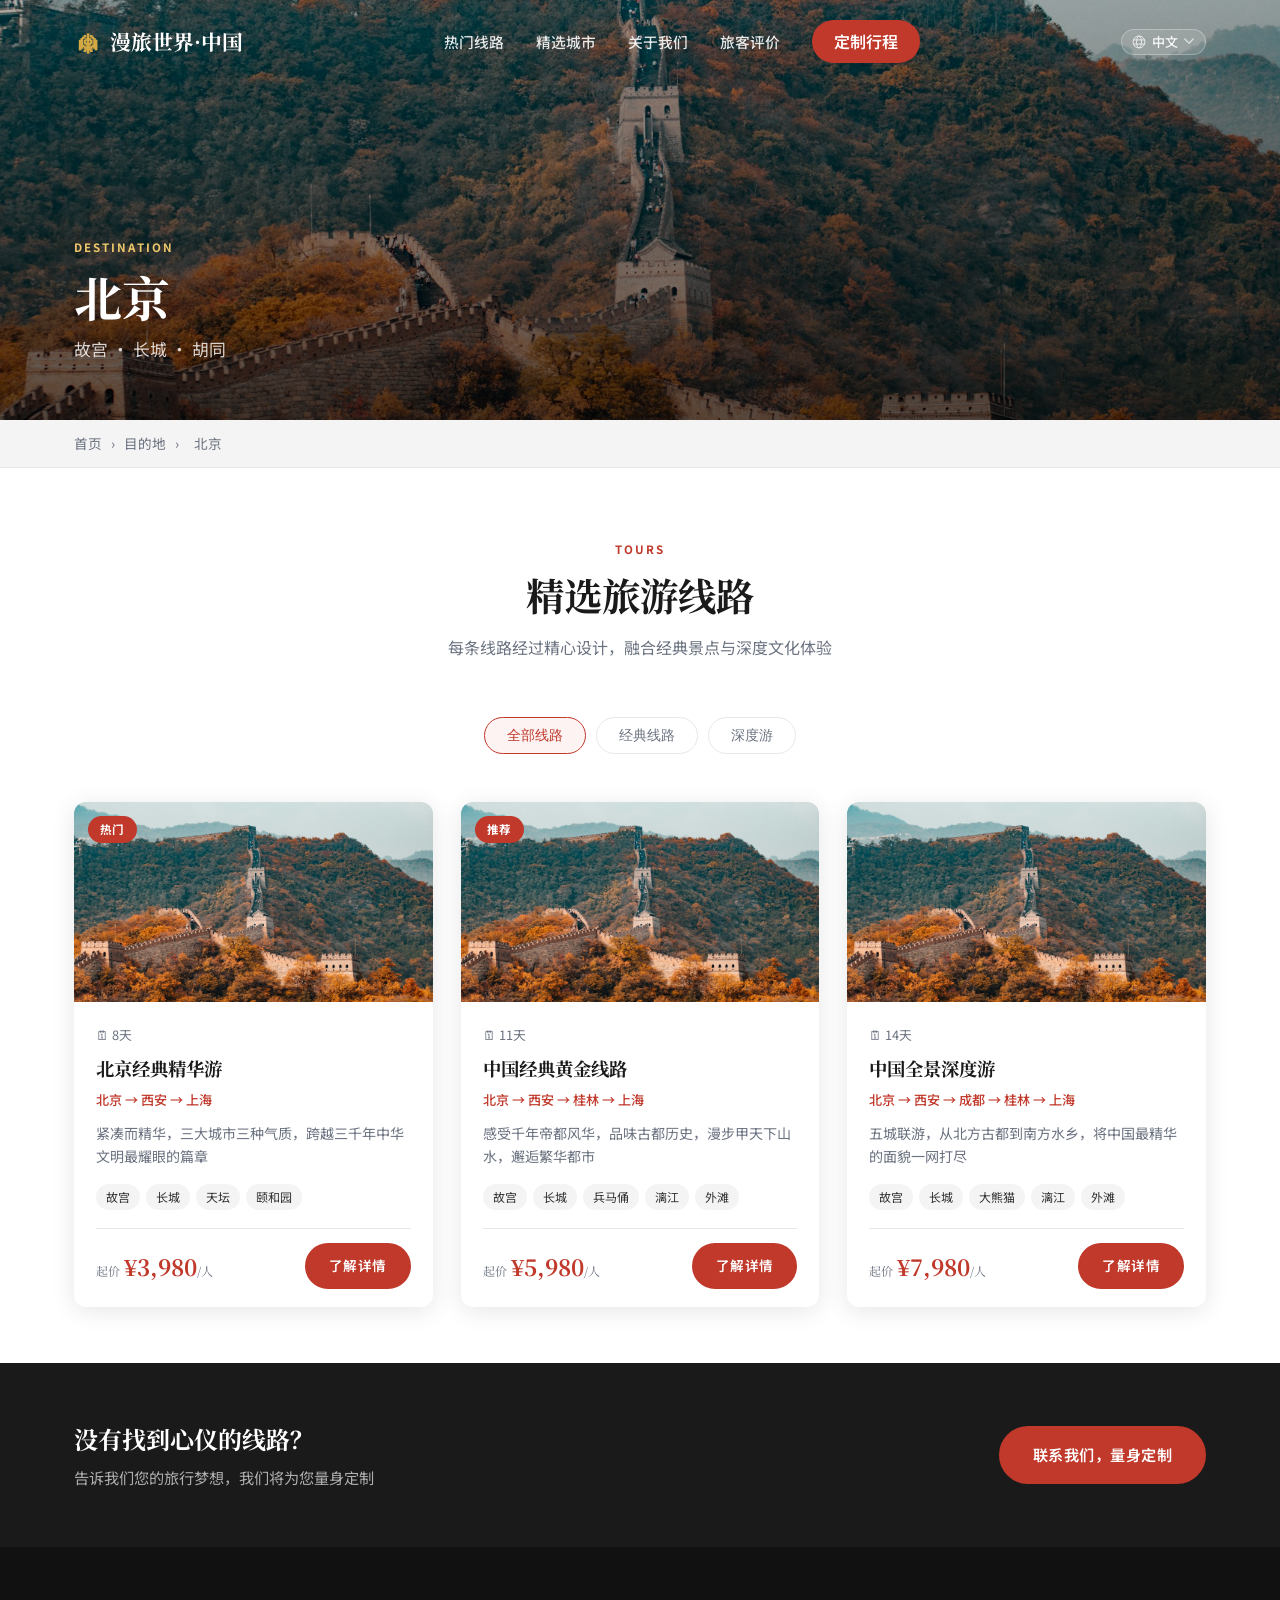
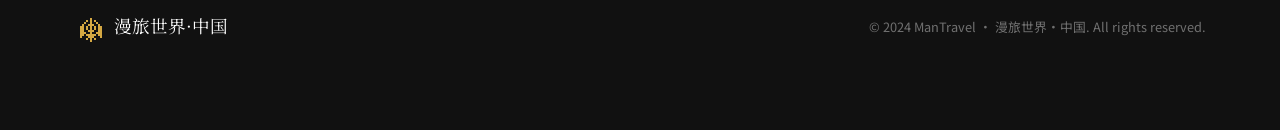
==== city.html @ 266fc83d "add city to tour" ====
<!DOCTYPE html>
<html lang="zh-CN">
<head>
  <meta charset="UTF-8" />
  <meta name="viewport" content="width=device-width, initial-scale=1.0" />
  <title>城市线路 · 漫旅世界·中国</title>
  <link rel="stylesheet" href="css/style.css" />
  <link rel="stylesheet" href="css/city.css" />
  <link rel="preconnect" href="https://fonts.googleapis.com" />
  <link href="https://fonts.googleapis.com/css2?family=Noto+Serif+SC:wght@400;600;700&family=Noto+Sans+SC:wght@300;400;500;700&display=swap" rel="stylesheet" />
</head>
<body>

  <!-- ===== 导航栏 ===== -->
  <header class="navbar scrolled" id="navbar">
    <div class="nav-inner">
      <a href="index.html" class="logo">
        <span class="logo-icon">&#9772;</span>
        <span class="logo-text" data-i18n="logoText">漫旅世界·中国</span>
      </a>
      <nav class="nav-links" id="navLinks">
        <a href="index.html#tours" data-i18n="navTours">热门线路</a>
        <a href="index.html#destinations" data-i18n="navDest">精选城市</a>
        <a href="index.html#about" data-i18n="navAbout">关于我们</a>
        <a href="index.html#reviews" data-i18n="navReviews">旅客评价</a>
        <a href="index.html#contact" class="btn-nav" data-i18n="navContact">定制行程</a>
      </nav>
      <div class="lang-dropdown" id="langSwitcher">
        <button class="lang-current" id="langDropdownBtn" aria-haspopup="listbox" aria-expanded="false">
          <svg class="lang-globe-icon" viewBox="0 0 20 20" fill="none" xmlns="http://www.w3.org/2000/svg">
            <circle cx="10" cy="10" r="8.5" stroke="currentColor" stroke-width="1.4"/>
            <ellipse cx="10" cy="10" rx="3.5" ry="8.5" stroke="currentColor" stroke-width="1.4"/>
            <line x1="1.5" y1="7" x2="18.5" y2="7" stroke="currentColor" stroke-width="1.4"/>
            <line x1="1.5" y1="13" x2="18.5" y2="13" stroke="currentColor" stroke-width="1.4"/>
          </svg>
          <span id="langLabel">中文</span>
          <svg class="lang-chevron" viewBox="0 0 12 8" fill="none">
            <path d="M1 1l5 5 5-5" stroke="currentColor" stroke-width="1.6" stroke-linecap="round" stroke-linejoin="round"/>
          </svg>
        </button>
        <ul class="lang-options" id="langOptions" role="listbox">
          <li class="lang-option active" data-lang="zh" role="option">中文</li>
          <li class="lang-option" data-lang="en" role="option">English</li>
          <li class="lang-option" data-lang="es" role="option">Español</li>
        </ul>
      </div>
      <button class="nav-toggle" id="navToggle" aria-label="菜单">
        <span></span><span></span><span></span>
      </button>
    </div>
  </header>

  <!-- ===== 城市 Hero ===== -->
  <section class="city-hero" id="cityHero">
    <div class="city-hero-overlay"></div>
    <div class="city-hero-content">
      <p class="city-hero-tag" id="cityTag">DESTINATION</p>
      <h1 class="city-hero-title" id="cityName">城市名称</h1>
      <p class="city-hero-sub" id="citySub">城市简介</p>
    </div>
  </section>

  <!-- ===== 面包屑 ===== -->
  <div class="city-breadcrumb">
    <div class="container">
      <a href="index.html">首页</a>
      <span>›</span>
      <a href="index.html#destinations">目的地</a>
      <span>›</span>
      <span id="breadcrumbCity">城市</span>
    </div>
  </div>

  <!-- ===== 线路列表 ===== -->
  <section class="city-tours">
    <div class="container">
      <div class="section-header">
        <p class="section-tag" id="toursTag">TOURS</p>
        <h2 class="section-title" id="toursTitle">精选旅游线路</h2>
        <p class="section-desc" id="toursDesc">每条线路经过精心设计，融合经典景点与深度文化体验</p>
      </div>

      <!-- 筛选标签 -->
      <div class="city-filters" id="cityFilters"></div>

      <!-- 线路卡片网格 -->
      <div class="city-tours-grid" id="cityToursGrid">
        <div class="city-tour-skeleton"></div>
        <div class="city-tour-skeleton"></div>
        <div class="city-tour-skeleton"></div>
      </div>

      <!-- 无线路提示 -->
      <div class="city-empty" id="cityEmpty" style="display:none;">
        <p>暂无相关线路，请<a href="index.html#contact">联系我们</a>定制专属行程</p>
      </div>
    </div>
  </section>

  <!-- ===== 定制 CTA ===== -->
  <section class="city-cta">
    <div class="container city-cta-inner">
      <div>
        <h3 data-i18n="toursCtaText">没有找到心仪的线路？</h3>
        <p>告诉我们您的旅行梦想，我们将为您量身定制</p>
      </div>
      <a href="index.html#contact" class="btn btn-primary" data-i18n="toursCtaBtn">联系我们，量身定制</a>
    </div>
  </section>

  <!-- ===== Footer ===== -->
  <footer class="footer">
    <div class="container footer-inner">
      <div class="footer-brand">
        <span class="logo-icon">&#9772;</span>
        <span class="logo-text" data-i18n="logoText">漫旅世界·中国</span>
      </div>
      <p class="footer-copy">© 2024 ManTravel · 漫旅世界·中国. All rights reserved.</p>
    </div>
  </footer>

  <script src="js/i18n.js"></script>
  <script src="js/city.js"></script>
</body>
</html>
---- css/style.css ----
/* ================================================
   漫旅中国 ManTravel — Main Stylesheet
   ================================================ */

/* ---- CSS Variables ---- */
:root {
  --red:       #c0392b;
  --red-dark:  #96281b;
  --red-light: #e74c3c;
  --gold:      #d4a843;
  --gold-light:#f0c96b;
  --dark:      #1a1a1a;
  --dark-2:    #2c2c2c;
  --gray:      #6b7280;
  --gray-light:#f4f4f4;
  --white:     #ffffff;
  --text:      #333333;
  --border:    #e5e7eb;
  --shadow:    0 4px 24px rgba(0,0,0,.10);
  --shadow-lg: 0 12px 48px rgba(0,0,0,.18);
  --radius:    12px;
  --radius-lg: 20px;
  --transition: .3s cubic-bezier(.4,0,.2,1);
  --font-serif: 'Noto Serif SC', serif;
  --font-sans:  'Noto Sans SC', sans-serif;
}

/* ---- Reset & Base ---- */
*, *::before, *::after { box-sizing: border-box; margin: 0; padding: 0; }

html { scroll-behavior: smooth; font-size: 16px; }

body {
  font-family: var(--font-sans);
  color: var(--text);
  background: var(--white);
  line-height: 1.7;
  overflow-x: hidden;
}

img { display: block; max-width: 100%; }

a { text-decoration: none; color: inherit; transition: color var(--transition); }

ul { list-style: none; }

/* ---- Container ---- */
.container {
  max-width: 1180px;
  margin: 0 auto;
  padding: 0 24px;
}

/* ---- Buttons ---- */
.btn {
  display: inline-flex;
  align-items: center;
  gap: 6px;
  padding: 14px 32px;
  border-radius: 50px;
  font-size: .95rem;
  font-weight: 600;
  cursor: pointer;
  transition: all var(--transition);
  border: 2px solid transparent;
  letter-spacing: .03em;
}
.btn-primary {
  background: var(--red);
  color: var(--white);
  border-color: var(--red);
}
.btn-primary:hover {
  background: var(--red-dark);
  border-color: var(--red-dark);
  transform: translateY(-2px);
  box-shadow: 0 8px 24px rgba(192,57,43,.35);
}
.btn-outline {
  background: transparent;
  color: var(--white);
  border-color: rgba(255,255,255,.7);
}
.btn-outline:hover {
  background: rgba(255,255,255,.15);
  border-color: var(--white);
}
.btn-sm {
  padding: 9px 22px;
  font-size: .85rem;
  background: var(--red);
  color: var(--white);
  border-color: var(--red);
  border-radius: 50px;
}
.btn-sm:hover {
  background: var(--red-dark);
  border-color: var(--red-dark);
  transform: translateY(-1px);
}
.btn-full { width: 100%; justify-content: center; }

.btn-nav {
  background: var(--red);
  color: var(--white) !important;
  padding: 8px 22px;
  border-radius: 50px;
  font-weight: 600;
}
.btn-nav:hover { background: var(--red-dark); }

/* ---- Section Header ---- */
.section-header {
  text-align: center;
  margin-bottom: 56px;
}
.section-tag {
  font-size: .72rem;
  font-weight: 700;
  letter-spacing: .18em;
  color: var(--red);
  text-transform: uppercase;
  margin-bottom: 10px;
}
.section-title {
  font-family: var(--font-serif);
  font-size: 2.4rem;
  font-weight: 700;
  color: var(--dark);
  line-height: 1.3;
  margin-bottom: 14px;
}
.section-title.left { text-align: left; }
.section-desc {
  font-size: 1rem;
  color: var(--gray);
  max-width: 520px;
  margin: 0 auto;
}

/* ======================================
   NAVBAR
====================================== */
.navbar {
  position: fixed;
  top: 0; left: 0; right: 0;
  z-index: 1000;
  padding: 20px 0;
  transition: all var(--transition);
}
.navbar.scrolled {
  background: rgba(255,255,255,.97);
  backdrop-filter: blur(12px);
  padding: 12px 0;
  box-shadow: 0 2px 20px rgba(0,0,0,.10);
}
.navbar.scrolled .nav-links a:not(.btn-nav) { color: var(--dark); }
.navbar.scrolled .logo { color: var(--dark); }

.nav-inner {
  display: flex;
  align-items: center;
  justify-content: space-between;
  max-width: 1180px;
  margin: 0 auto;
  padding: 0 24px;
}

.logo {
  display: flex;
  align-items: center;
  gap: 10px;
  color: var(--white);
  font-family: var(--font-serif);
  font-size: 1.3rem;
  font-weight: 700;
}
.logo-icon {
  font-size: 1.6rem;
  color: var(--gold);
}
.navbar.scrolled .logo-icon { color: var(--red); }

.nav-links {
  display: flex;
  align-items: center;
  gap: 32px;
}
.nav-links a:not(.btn-nav) {
  color: rgba(255,255,255,.88);
  font-size: .92rem;
  font-weight: 500;
  position: relative;
}
.nav-links a:not(.btn-nav)::after {
  content: '';
  position: absolute;
  bottom: -3px; left: 0;
  width: 0; height: 2px;
  background: var(--gold);
  transition: width var(--transition);
}
.nav-links a:not(.btn-nav):hover::after { width: 100%; }

.nav-toggle {
  display: none;
  flex-direction: column;
  gap: 5px;
  background: none;
  border: none;
  cursor: pointer;
  padding: 4px;
}
.nav-toggle span {
  display: block;
  width: 26px; height: 2px;
  background: var(--white);
  border-radius: 2px;
  transition: all var(--transition);
}
.navbar.scrolled .nav-toggle span { background: var(--dark); }

/* ---- Language Dropdown ---- */
.lang-dropdown {
  position: relative;
  flex-shrink: 0;
}
.lang-current {
  display: flex;
  align-items: center;
  gap: 6px;
  background: rgba(255,255,255,.12);
  border: 1px solid rgba(255,255,255,.28);
  color: rgba(255,255,255,.92);
  border-radius: 20px;
  padding: 5px 11px 5px 10px;
  font-size: .82rem;
  font-weight: 500;
  font-family: var(--font-sans);
  cursor: pointer;
  transition: all var(--transition);
  white-space: nowrap;
  line-height: 1;
}
.lang-current:hover {
  background: rgba(255,255,255,.22);
  border-color: rgba(255,255,255,.5);
}
.lang-globe-icon {
  width: 14px; height: 14px;
  flex-shrink: 0;
  opacity: .85;
}
.lang-chevron {
  width: 10px; height: 7px;
  flex-shrink: 0;
  opacity: .7;
  transition: transform var(--transition);
}
.lang-dropdown.open .lang-chevron {
  transform: rotate(180deg);
}
.navbar.scrolled .lang-current {
  background: rgba(0,0,0,.06);
  border-color: rgba(0,0,0,.15);
  color: var(--dark);
}
.navbar.scrolled .lang-current:hover {
  background: rgba(0,0,0,.11);
  border-color: rgba(0,0,0,.28);
}
.lang-options {
  position: absolute;
  top: calc(100% + 8px);
  right: 0;
  background: var(--white);
  border-radius: 10px;
  box-shadow: 0 8px 32px rgba(0,0,0,.14), 0 2px 8px rgba(0,0,0,.08);
  overflow: hidden;
  list-style: none;
  min-width: 116px;
  opacity: 0;
  transform: translateY(-6px) scale(.97);
  pointer-events: none;
  transition: opacity .2s ease, transform .2s ease;
  z-index: 200;
}
.lang-dropdown.open .lang-options {
  opacity: 1;
  transform: translateY(0) scale(1);
  pointer-events: auto;
}
.lang-option {
  display: flex;
  align-items: center;
  padding: 10px 16px;
  font-size: .84rem;
  font-family: var(--font-sans);
  font-weight: 400;
  color: var(--dark-2);
  cursor: pointer;
  transition: background var(--transition), color var(--transition);
}
.lang-option:hover {
  background: var(--gray-light);
  color: var(--red);
}
.lang-option.active {
  font-weight: 600;
  color: var(--red);
  background: rgba(192,57,43,.06);
}
.lang-option.active::after {
  content: '';
  display: block;
  width: 6px; height: 6px;
  border-radius: 50%;
  background: var(--red);
  margin-left: auto;
  flex-shrink: 0;
}

/* ======================================
   HERO
====================================== */
.hero {
  position: relative;
  height: 100vh;
  min-height: 640px;
  display: flex;
  align-items: center;
  justify-content: center;
  overflow: hidden;
}

.hero-bg {
  position: absolute;
  inset: 0;
}

.hero-slides { position: absolute; inset: 0; }
.slide {
  position: absolute;
  inset: 0;
  background-size: cover;
  background-position: center;
  opacity: 0;
  transition: opacity 1.2s ease;
}
.slide.active { opacity: 1; }

/* Hero background images — using gradient placeholders for variety */
.slide-1 {
  background-image:
    linear-gradient(135deg, rgba(139,0,0,.65) 0%, rgba(26,26,26,.55) 50%, rgba(0,60,60,.6) 100%),
    url('../images/beijing.jpg');
}
.slide-2 {
  background-image:
    linear-gradient(135deg, rgba(26,26,26,.6) 0%, rgba(100,0,0,.5) 100%),
    url('../images/tibet.jpg');
}
.slide-3 {
  background-image:
    linear-gradient(135deg, rgba(0,40,80,.65) 0%, rgba(26,26,26,.55) 100%),
    url('../images/guilin.jpg');
}

.hero-overlay {
  position: absolute;
  inset: 0;
  background: linear-gradient(
    to bottom,
    rgba(0,0,0,.15) 0%,
    rgba(0,0,0,.4) 60%,
    rgba(0,0,0,.7) 100%
  );
}

.hero-content {
  position: relative;
  z-index: 2;
  text-align: center;
  color: var(--white);
  max-width: 780px;
  padding: 0 24px;
}
.hero-sub {
  font-size: .85rem;
  font-weight: 600;
  letter-spacing: .25em;
  text-transform: uppercase;
  color: var(--gold-light);
  margin-bottom: 20px;
}
.hero-title {
  font-family: var(--font-serif);
  font-size: clamp(2.4rem, 6vw, 4.2rem);
  font-weight: 700;
  line-height: 1.2;
  margin-bottom: 22px;
  text-shadow: 0 2px 20px rgba(0,0,0,.3);
}
.hero-desc {
  font-size: 1.05rem;
  color: rgba(255,255,255,.85);
  margin-bottom: 40px;
  line-height: 1.9;
}
.hero-actions {
  display: flex;
  gap: 16px;
  justify-content: center;
  flex-wrap: wrap;
}

.hero-scroll-hint {
  position: absolute;
  bottom: 36px;
  left: 50%;
  transform: translateX(-50%);
  color: rgba(255,255,255,.6);
  font-size: .75rem;
  letter-spacing: .1em;
  text-align: center;
  z-index: 2;
}
.scroll-arrow {
  width: 20px; height: 20px;
  border-right: 2px solid rgba(255,255,255,.5);
  border-bottom: 2px solid rgba(255,255,255,.5);
  transform: rotate(45deg);
  margin: 8px auto 0;
  animation: bounce 1.6s infinite;
}
@keyframes bounce {
  0%, 100% { transform: rotate(45deg) translateY(0); }
  50%       { transform: rotate(45deg) translateY(5px); }
}

/* ======================================
   STATS
====================================== */
.stats {
  background: var(--dark);
  padding: 30px 0;
}
.stats .container {
  display: grid;
  grid-template-columns: repeat(4, 1fr);
  gap: 40px;
  text-align: center;
}
.stat-item p {
  color: rgba(255,255,255,.55);
  font-size: .85rem;
  margin-top: 4px;
  letter-spacing: .05em;
}
.stat-num {
  font-family: var(--font-serif);
  font-size: 3rem;
  font-weight: 700;
  color: var(--gold);
}
.stat-unit {
  font-size: 1.4rem;
  font-weight: 700;
  color: var(--gold);
}

/* ======================================
   TOURS
====================================== */
.tours {
  padding: 20px 0;
  background: var(--gray-light);
}
.tours-grid {
  display: grid;
  grid-template-columns: repeat(3, 1fr);
  gap: 28px;
}

.tour-skeleton {
  background: #f0f0f0;
  border-radius: var(--radius-lg);
  min-height: 400px;
  animation: skeleton-pulse 1.4s ease-in-out infinite;
}
@keyframes skeleton-pulse {
  0%, 100% { opacity: 1; }
  50% { opacity: 0.5; }
}

.tour-card {
  background: var(--white);
  border-radius: var(--radius-lg);
  overflow: hidden;
  box-shadow: var(--shadow);
  transition: all var(--transition);
  display: flex;
  flex-direction: column;
}
.tour-card:hover {
  transform: translateY(-6px);
  box-shadow: var(--shadow-lg);
}
.tour-card.featured {
  grid-column: 1 / -1;
  flex-direction: row;
}
.tour-card.featured .tour-img-wrap {
  flex: 0 0 46%;
  display: flex;
  flex-direction: column;
}
.tour-card.featured .tour-img {
  flex: 0 0 46%;
  height: auto;
  min-height: 340px;
}
.tour-card.featured .tour-img-title {
  font-size: 1.8rem;
}
.tour-card.featured .tour-img-route {
  font-size: 1.1rem;
}
.tour-card.featured .tour-info { flex: 1; }

.tour-img {
  position: relative;
  height: 220px;
  background-size: cover;
  background-position: center;
  overflow: hidden;
}
.tour-img::after {
  content: '';
  position: absolute;
  inset: 0;
  background: linear-gradient(to top, rgba(0,0,0,.5) 0%, transparent 60%);
}

/* Tour image overlay content */
.tour-img-overlay {
  position: absolute;
  bottom: 0;
  left: 0;
  right: 0;
  padding: 20px;
  z-index: 5;
  color: var(--white);
  text-shadow: 0 2px 4px rgba(0,0,0,0.7);
}

.tour-img-title {
  font-size: 1.3rem;
  font-weight: 600;
  margin: 0 0 6px 0;
  line-height: 1.3;
  letter-spacing: 0.5px;
  font-family: var(--font-serif);
}

.tour-img-route {
  font-size: 0.9rem;
  opacity: 0.95;
  margin: 0;
  font-weight: 400;
  color: var(--gold-light);
}

/* Tour image backgrounds */
.tour-img-1 {
  background-image: url('../images/beijing.jpg');
}
.tour-img-2 {
  background-image: url('../images/guilin.jpg');
}
.tour-img-3 {
  background-image: url('../images/tibet.jpg');
}
.tour-img-4 {
  background-image: url('../images/chengdu.jpg');
}
.tour-img-5 {
  background-image: url('../images/zhangjiajie.jpg');
}
.tour-img-6 {
  background-image: url('../images/xian.jpg');
}

/* Tour image clickable link overlay */
.tour-img-link {
  position: absolute;
  top: 0;
  left: 0;
  right: 0;
  bottom: 0;
  z-index: 10;
  display: block;
}

/* Tour image wrapper link */
.tour-img-wrap {
  display: block;
  position: relative;
  width: 100%;
  /* height: 100%; */
}
.tour-img-wrap:hover {
  outline: none;
}
.tour-img-wrap:focus {
  outline: 2px solid var(--primary);
  outline-offset: 2px;
}

.tour-badge {
  position: absolute;
  top: 16px; left: 16px;
  z-index: 2;
  background: var(--red);
  color: var(--white);
  font-size: .72rem;
  font-weight: 700;
  padding: 4px 12px;
  border-radius: 50px;
  letter-spacing: .05em;
}
.tour-badge-new { background: var(--gold); color: var(--dark); }

.tour-days {
  position: absolute;
  bottom: 14px; right: 16px;
  z-index: 2;
  color: var(--white);
  font-family: var(--font-serif);
  font-size: 1.5rem;
  font-weight: 700;
  text-shadow: 0 2px 8px rgba(0,0,0,.4);
}

.tour-info { padding: 24px 26px; flex: 1; display: flex; flex-direction: column; }
.tour-info h3 {
  font-family: var(--font-serif);
  font-size: 1.25rem;
  font-weight: 700;
  color: var(--dark);
  margin-bottom: 6px;
}
.tour-route {
  font-size: .82rem;
  color: var(--red);
  font-weight: 600;
  letter-spacing: .04em;
  margin-bottom: 10px;
}
.tour-desc {
  font-size: .9rem;
  color: var(--gray);
  line-height: 1.7;
  margin-bottom: 14px;
}
.tour-highlights {
  display: flex;
  flex-direction: column;
  gap: 5px;
  margin-bottom: 20px;
}
.tour-highlights li {
  font-size: .82rem;
  color: var(--gray);
  padding-left: 18px;
  position: relative;
}
.tour-highlights li::before {
  content: '·';
  position: absolute;
  left: 2px;
  top: 0;
  color: var(--gold);
  font-size: 1.4rem;
  line-height: 1;
}
.tour-footer {
  display: flex;
  align-items: center;
  justify-content: space-between;
  margin-top: auto;
  padding-top: 18px;
  border-top: 1px solid var(--border);
}
.tour-price {
  display: flex;
  align-items: baseline;
  gap: 4px;
}
.price-from { font-size: .72rem; color: var(--gray); }
.price-num {
  font-family: var(--font-serif);
  font-size: 1.4rem;
  font-weight: 700;
  color: var(--red);
}
.price-per { font-size: .75rem; color: var(--gray); }

.tours-cta {
  text-align: center;
  margin-top: 56px;
}
.tours-cta p {
  font-size: 1rem;
  color: var(--gray);
  margin-bottom: 16px;
}

/* ======================================
   DESTINATIONS
====================================== */
.destinations {
  padding: 20px 0;
  background: var(--white);
}
.dest-grid {
  display: grid;
  grid-template-columns: repeat(3, 1fr);
  grid-auto-rows: 280px;
  gap: 16px;
}
.dest-card {
  position: relative;
  border-radius: var(--radius);
  overflow: hidden;
  cursor: pointer;
  background-size: cover;
  background-position: center;
}
.dest-card::before {
  content: '';
  position: absolute;
  inset: 0;
  background: linear-gradient(to top, rgba(0,0,0,.65) 0%, rgba(0,0,0,.1) 50%, transparent 100%);
  transition: background var(--transition);
}
.dest-card:hover::before {
  background: linear-gradient(to top, rgba(0,0,0,.8) 0%, rgba(0,0,0,.3) 60%, rgba(0,0,0,.1) 100%);
}
.dest-large {
  grid-column: 1 / 2;
  grid-row: 1 / 3;
}
.dest-overlay {
  position: absolute;
  bottom: 0; left: 0; right: 0;
  padding: 28px 24px;
  color: var(--white);
  transform: translateY(0);
  transition: transform var(--transition);
}
.dest-overlay h3 {
  font-family: var(--font-serif);
  font-size: 1.6rem;
  font-weight: 700;
  margin-bottom: 4px;
}
.dest-overlay p {
  font-size: .82rem;
  opacity: .8;
  margin-bottom: 10px;
}
.dest-explore {
  font-size: .8rem;
  font-weight: 600;
  color: var(--gold-light);
  opacity: 0;
  transition: opacity var(--transition);
}
.dest-card:hover .dest-explore { opacity: 1; }

/* Destination backgrounds */
.dest-beijing  { background-image: url('../images/beijing.jpg'); }
.dest-shanghai { background-image: url('../images/shanghai.jpg'); }
.dest-guilin   { background-image: url('../images/guilin.jpg'); }
.dest-chengdu  { background-image: url('../images/chengdu.jpg'); }
.dest-zhangjiajie { background-image: url('../images/zhangjiajie.jpg'); }
.dest-lhasa    { background-image: url('../images/tibet.jpg'); }
.dest-xian    { background-image: url('../images/xian.jpg'); }

/* Destination skeleton */
.dest-skeleton {
  background: #f0f0f0;
  border-radius: var(--radius);
  animation: skeleton-pulse 1.4s ease-in-out infinite;
}
.dest-skeleton-large {
  grid-column: 1 / 2;
  grid-row: 1 / 3;
}

/* Hidden extra cards (shown after "查看所有" click) */
.dest-card-hidden {
  display: none !important;
}

/* "查看所有" CTA */
.dest-cta {
  margin-top: 40px;
  text-align: center;
}
.dest-cta .btn-outline {
  color: var(--red);
  border-color: var(--red);
}
.dest-cta .btn-outline:hover {
  background: var(--red);
  color: var(--white);
  border-color: var(--red);
}

/* ======================================
   ABOUT
====================================== */
.about {
  padding: 20px 0;
  background: var(--gray-light);
}
.about-inner {
  display: grid;
  grid-template-columns: 1fr 1fr;
  gap: 80px;
  align-items: center;
}
.about-img-wrap {
  position: relative;
  height: 520px;
}
.about-img-main,
.about-img-sub {
  position: absolute;
  border-radius: var(--radius-lg);
  background-size: cover;
  background-position: center;
  box-shadow: var(--shadow-lg);
}
.about-img-main {
  width: 88%;
  height: 88%;
  top: 0; left: 0;
}
.about-img-sub {
  width: 60%;
  height: 60%;
  bottom: 0; right: 0;
  border: 4px solid var(--white);
}
.about-img-bg-1 {
  background-image: url('../images/tibet.jpg');
}
.about-img-bg-2 {
  background-image: url('../images/silkroad.jpg');
}
.about-badge-box {
  position: absolute;
  top: 50%; left: -20px;
  transform: translateY(-50%);
  background: var(--red);
  color: var(--white);
  border-radius: var(--radius);
  padding: 18px 22px;
  text-align: center;
  box-shadow: var(--shadow);
}
.about-badge-num {
  display: block;
  font-family: var(--font-serif);
  font-size: 2.4rem;
  font-weight: 700;
  color: var(--gold-light);
  line-height: 1;
}
.about-badge-txt {
  font-size: .75rem;
  line-height: 1.5;
  opacity: .9;
}

.about-intro {
  color: var(--gray);
  line-height: 1.9;
  margin-bottom: 16px;
}
.about-list {
  margin: 20px 0 32px;
  display: flex;
  flex-direction: column;
  gap: 11px;
}
.about-list li {
  font-size: .92rem;
  color: var(--text);
  display: flex;
  align-items: flex-start;
  gap: 10px;
}
.check {
  flex-shrink: 0;
  width: 20px; height: 20px;
  background: var(--red);
  color: var(--white);
  border-radius: 50%;
  display: flex;
  align-items: center;
  justify-content: center;
  font-size: .65rem;
  font-weight: 700;
  margin-top: 2px;
}

/* ======================================
   PHOTO WALL
====================================== */
.photo-wall {
  padding: 20px 0 0;
  background: #f4f0eb;
  overflow: hidden;
}
.photo-wall .section-tag { color: var(--red); }
.photo-wall .section-title { color: var(--dark); }

.pw-scatter {
  position: relative;
  height: 420px;
  margin: 40px 0 0;
}

.pw-photo {
  position: absolute;
  background-size: cover;
  background-position: center;
  border: 4px solid #fff;
  border-bottom-width: 28px;
  box-shadow: 2px 4px 14px rgba(0,0,0,.18), 0 1px 3px rgba(0,0,0,.1);
  border-radius: 1px;
  cursor: pointer;
  transition: transform .4s cubic-bezier(.18,.89,.32,1.28), box-shadow .3s ease;
  will-change: transform;
}
.pw-photo:hover {
  transform: rotate(0deg) scale(1.5) !important;
  box-shadow: 4px 12px 48px rgba(0,0,0,.32);
  z-index: 100 !important;
}

/* 三种尺寸 */
.pw-sm { width: 175px; height: 131px; }
.pw-md { width: 205px; height: 154px; }
.pw-lg { width: 235px; height: 176px; }

/* 图片名称：绝对定位进入下边框区域 */
.pw-caption {
  position: absolute;
  bottom: -21px;
  left: 0; right: 0;
  text-align: center;
  font-size: 0.68rem;
  color: #666;
  letter-spacing: 0.05em;
  pointer-events: none;
}

/* 落叶散落：位置、旋转、层级全部由 JS 动态生成 inline style */

/* ======================================
   REVIEWS
====================================== */
.reviews {
  padding: 12px 0;
  background: var(--dark);
  overflow: hidden;
}
.reviews .section-tag { color: var(--gold); }
.reviews .section-title { color: var(--white); }
.reviews .section-desc { color: rgba(255,255,255,.5); }

.reviews-slider {
  overflow: hidden;
  margin: 0 -12px;
  padding: 0 12px;
}
.reviews-track {
  display: flex;
  gap: 24px;
  transition: transform .5s cubic-bezier(.4,0,.2,1);
}

.review-card {
  flex: 0 0 calc(33.333% - 16px);
  position: relative;
  background: rgba(255,255,255,.06);
  border: 1px solid rgba(255,255,255,.1);
  border-radius: var(--radius-lg);
  padding: 20px 18px;
  cursor: pointer;
  transition: all var(--transition);
}
.review-card:hover {
  background: rgba(255,255,255,.1);
  border-color: rgba(212,168,67,.4);
}

/* 国旗磨玻璃效果 */
.review-card.has-flag {
  overflow: hidden;
  background: transparent;
  border-color: rgba(255,255,255,.18);
}
.review-card.has-flag::before {
  content: '';
  position: absolute;
  inset: -10px;
  background-image: var(--flag-url);
  background-size: cover;
  background-position: center;
  filter: blur(14px) brightness(0.75);
  z-index: 0;
}
.review-card.has-flag::after {
  content: '';
  position: absolute;
  inset: 0;
  background: rgba(8, 12, 28, 0.38);
  z-index: 1;
}
.review-card.has-flag .review-stars,
.review-card.has-flag .review-text,
.review-card.has-flag .review-author {
  position: relative;
  z-index: 2;
}
.review-card.has-flag:hover {
  border-color: rgba(212,168,67,.55);
  background: transparent;
}
.review-card.has-flag:hover::before {
  filter: blur(7px) brightness(0.75);
}

.review-skeleton {
  flex: 0 0 calc(33.333% - 16px);
  height: 220px;
  background: rgba(255,255,255,.08);
  border-radius: var(--radius-lg);
  animation: skeleton-pulse 1.4s ease-in-out infinite;
}

.review-stars {
  color: var(--gold);
  font-size: .9rem;
  letter-spacing: 1px;
  margin-bottom: 8px;
}
.review-text {
  font-size: .88rem;
  color: rgba(255,255,255,.75);
  line-height: 1.6;
  margin-bottom: 10px;
  font-style: italic;
  display: -webkit-box;
  -webkit-line-clamp: 3;
  -webkit-box-orient: vertical;
  overflow: hidden;
}
.review-modal-overlay {
  display: none;
  position: fixed;
  inset: 0;
  background: rgba(0,0,0,.6);
  z-index: 9999;
  align-items: center;
  justify-content: center;
  padding: 24px;
}
.review-modal-overlay.active { display: flex; }
.review-modal {
  background: var(--dark-2);
  border: 1px solid rgba(255,255,255,.15);
  border-radius: var(--radius-lg);
  padding: 28px 24px;
  max-width: 480px;
  width: 100%;
  max-height: 80vh;
  overflow-y: auto;
  position: relative;
}
.review-modal .review-text {
  display: block;
  -webkit-line-clamp: unset;
  overflow: visible;
  margin-bottom: 16px;
}
.review-author {
  display: flex;
  align-items: center;
  gap: 10px;
}
.review-avatar {
  width: 36px; height: 36px;
  border-radius: 50%;
  background: var(--red);
  display: flex;
  align-items: center;
  justify-content: center;
  color: var(--white);
  font-family: var(--font-serif);
  font-size: .95rem;
  font-weight: 700;
  flex-shrink: 0;
}
.review-author strong { display: block; color: var(--white); font-size: .88rem; }
.review-author span { font-size: .75rem; color: rgba(255,255,255,.45); margin-top: 1px; display: block; }

.reviews-nav {
  display: flex;
  align-items: center;
  justify-content: center;
  gap: 16px;
  margin-top: 20px;
}
.rev-btn {
  width: 44px; height: 44px;
  border-radius: 50%;
  background: rgba(255,255,255,.1);
  border: 1px solid rgba(255,255,255,.2);
  color: var(--white);
  font-size: 1.1rem;
  cursor: pointer;
  display: flex;
  align-items: center;
  justify-content: center;
  transition: all var(--transition);
}
.rev-btn:hover { background: var(--red); border-color: var(--red); }

.rev-dots {
  display: flex;
  gap: 8px;
}
.rev-dot {
  width: 8px; height: 8px;
  border-radius: 50%;
  background: rgba(255,255,255,.25);
  cursor: pointer;
  transition: all var(--transition);
  border: none;
}
.rev-dot.active {
  background: var(--gold);
  width: 24px;
  border-radius: 4px;
}

/* ======================================
   CONTACT
====================================== */
.contact {
  padding: 20px 0;
  background: var(--white);
}
.contact-inner {
  display: grid;
  grid-template-columns: 1fr 1fr;
  gap: 80px;
  align-items: start;
}
.contact-desc {
  color: var(--gray);
  line-height: 1.85;
  margin-bottom: 12px;
}
.contact-items {
  display: flex;
  flex-direction: column;
  gap: 18px;
  margin-bottom: 32px;
}
.contact-item {
  display: flex;
  align-items: flex-start;
  gap: 16px;
}
.contact-icon {
  width: 40px; height: 40px;
  background: var(--red);
  color: var(--white);
  border-radius: 10px;
  display: flex;
  align-items: center;
  justify-content: center;
  font-size: 1rem;
  flex-shrink: 0;
}
.contact-item strong { display: block; font-size: .92rem; color: var(--dark); margin-bottom: 2px; }
.contact-item p { font-size: .88rem; color: var(--gray); }
.contact-qr { margin-top: 12px; text-align: center; }
.contact-qr-img { display: block; margin: 0 auto; width: 340px; height: 340px; object-fit: cover; border-radius: 8px; border: 1px solid rgba(0,0,0,.1); }
.contact-qr-tip { font-size: .82rem; color: var(--gray); margin-top: 8px; }

.social-links {
  display: flex;
  gap: 12px;
  flex-wrap: wrap;
}
.social-link {
  display: inline-flex;
  align-items: center;
  gap: 6px;
  padding: 8px 18px;
  border: 1px solid var(--border);
  border-radius: 50px;
  font-size: .82rem;
  color: var(--gray);
  transition: all var(--transition);
}
.social-link:hover {
  border-color: var(--red);
  color: var(--red);
  background: rgba(192,57,43,.05);
}

/* Contact Form */
.contact-form {
  background: var(--gray-light);
  border-radius: var(--radius-lg);
  padding: 40px;
}
.contact-form h3 {
  font-family: var(--font-serif);
  font-size: 1.4rem;
  font-weight: 700;
  color: var(--dark);
  margin-bottom: 28px;
}
.form-row {
  display: grid;
  grid-template-columns: 1fr 1fr;
  gap: 16px;
}
.form-group {
  display: flex;
  flex-direction: column;
  gap: 6px;
  margin-bottom: 16px;
}
.form-group label {
  font-size: .82rem;
  font-weight: 600;
  color: var(--dark);
  letter-spacing: .02em;
}
.form-group input,
.form-group select,
.form-group textarea {
  padding: 12px 16px;
  border: 1.5px solid var(--border);
  border-radius: 10px;
  font-size: .92rem;
  font-family: var(--font-sans);
  color: var(--text);
  background: var(--white);
  transition: border-color var(--transition);
  outline: none;
  width: 100%;
}
.form-group input:focus,
.form-group select:focus,
.form-group textarea:focus {
  border-color: var(--red);
  box-shadow: 0 0 0 3px rgba(192,57,43,.1);
}
.form-group textarea { resize: vertical; }

.form-note {
  font-size: .76rem;
  color: var(--gray);
  text-align: center;
  margin-top: 12px;
}

/* Form success state */
.form-success {
  text-align: center;
  padding: 40px 0;
}
.form-success .success-icon {
  font-size: 3rem;
  margin-bottom: 12px;
}
.form-success h4 {
  font-family: var(--font-serif);
  font-size: 1.3rem;
  color: var(--dark);
  margin-bottom: 8px;
}
.form-success p {
  color: var(--gray);
  font-size: .92rem;
}

/* ======================================
   FOOTER
====================================== */
.footer {
  background: var(--dark-2);
  color: rgba(255,255,255,.7);
}
.footer-inner {
  display: grid;
  grid-template-columns: 2fr 1fr 1fr 2fr;
  gap: 48px;
  padding: 24px 24px 48px;
  max-width: 1180px;
  margin: 0 auto;
}
.footer-brand .logo-icon {
  font-size: 2rem;
  color: var(--gold);
}
.footer-logo-text {
  display: inline-block;
  font-family: var(--font-serif);
  font-size: 1.4rem;
  font-weight: 700;
  color: var(--white);
  margin-left: 10px;
  vertical-align: middle;
}
.footer-brand p {
  margin-top: 12px;
  font-size: .88rem;
  line-height: 1.8;
  color: rgba(255,255,255,.45);
}
.footer-links h4,
.footer-contact h4 {
  font-size: .85rem;
  font-weight: 700;
  color: var(--white);
  text-transform: uppercase;
  letter-spacing: .1em;
  margin-bottom: 18px;
}
.footer-links a {
  display: block;
  font-size: .88rem;
  color: rgba(255,255,255,.5);
  margin-bottom: 10px;
  transition: color var(--transition);
}
.footer-links a:hover { color: var(--gold); }
.footer-contact p {
  font-size: .88rem;
  color: rgba(255,255,255,.5);
  margin-bottom: 8px;
}
.footer-social {
  display: flex;
  gap: 12px;
  margin-top: 16px;
  flex-wrap: wrap;
}
.footer-social a {
  font-size: .78rem;
  color: rgba(255,255,255,.5);
  border: 1px solid rgba(255,255,255,.15);
  padding: 5px 12px;
  border-radius: 50px;
  transition: all var(--transition);
}
.footer-social a:hover {
  color: var(--gold);
  border-color: var(--gold);
}
.footer-bottom {
  border-top: 1px solid rgba(255,255,255,.08);
  text-align: center;
  padding: 20px 24px;
  font-size: .78rem;
  color: rgba(255,255,255,.3);
}

/* ======================================
   BACK TO TOP
====================================== */
.back-to-top {
  position: fixed;
  bottom: 32px; right: 32px;
  width: 46px; height: 46px;
  background: var(--red);
  color: var(--white);
  border: none;
  border-radius: 50%;
  font-size: 1.1rem;
  cursor: pointer;
  box-shadow: var(--shadow);
  opacity: 0;
  pointer-events: none;
  transition: all var(--transition);
  z-index: 999;
}
.back-to-top.visible {
  opacity: 1;
  pointer-events: all;
}
.back-to-top:hover {
  background: var(--red-dark);
  transform: translateY(-3px);
}

/* ======================================
   RESPONSIVE
====================================== */
@media (max-width: 1024px) {
  .tours-grid { grid-template-columns: repeat(2, 1fr); }
  .tour-card.featured { flex-direction: column; }
  .tour-card.featured .tour-img { flex: none; height: 280px; }

  .about-inner { grid-template-columns: 1fr; gap: 56px; }
  .about-img-wrap { height: 400px; }

  .footer-inner { grid-template-columns: 1fr 1fr; gap: 36px; }
}

@media (max-width: 768px) {
  .nav-links {
    position: fixed;
    top: 0; right: -100%;
    width: 280px; height: 100vh;
    background: var(--dark);
    flex-direction: column;
    align-items: flex-start;
    padding: 80px 32px 32px;
    gap: 22px;
    transition: right var(--transition);
    box-shadow: -4px 0 24px rgba(0,0,0,.3);
  }
  .nav-links.open { right: 0; }
  .nav-links a:not(.btn-nav) { color: rgba(255,255,255,.8); font-size: 1rem; }
  .nav-links a:not(.btn-nav)::after { background: var(--gold); }
  .nav-toggle { display: flex; }

  .section-title { font-size: 1.9rem; }

  .stats .container { grid-template-columns: repeat(2, 1fr); gap: 24px; }

  .tours-grid { grid-template-columns: 1fr; }
  .tour-card.featured { grid-column: auto; }

  .dest-grid {
    grid-template-columns: 1fr 1fr;
    grid-auto-rows: 200px;
  }
  .dest-large { grid-column: 1 / 3; grid-row: 1 / 2; }
  .dest-last-odd { grid-column: 1 / 3; }

  .contact-inner { grid-template-columns: 1fr; gap: 24px; }
  .form-row { grid-template-columns: 1fr; }

  .contact-qr-img { width: 180px; height: 180px; }
  .footer-inner { grid-template-columns: 1fr; gap: 16px; padding: 16px 16px 20px; }
  .footer-links { display: flex; flex-wrap: wrap; gap: 6px 20px; }
  .footer-links h4 { width: 100%; margin-bottom: 8px; }
  .footer-brand p { margin-top: 6px; }
  .footer-links h4, .footer-contact h4 { margin-bottom: 8px; }
  .footer-social { margin-top: 8px; }
  .footer-bottom { padding: 12px 16px; }

  .review-card { flex: 0 0 calc(100% - 24px); }
  .review-skeleton { flex: 0 0 calc(100% - 24px); }
}

@media (max-width: 480px) {
  .hero-actions { flex-direction: column; align-items: center; }
  .hero-actions .btn { width: 100%; max-width: 280px; justify-content: center; }
  .contact-form { padding: 28px 20px; }
  .stats .container { grid-template-columns: repeat(2, 1fr); }
  .dest-grid {
    grid-template-columns: 1fr;
    grid-auto-rows: 180px;
  }
  .dest-large { grid-column: auto; grid-row: auto; }

  .section-title { font-size: 1.6rem; }
  .about-img-wrap { height: 300px; }
  .about-badge-box { left: 0; }

  /* photo wall: 手机改为普通流式布局 */
  .pw-scatter {
    height: auto;
    display: flex;
    flex-wrap: wrap;
    justify-content: center;
    gap: 16px;
    padding: 0 16px 24px;
  }
  .pw-photo {
    position: static !important;
    transform: none !important;
    width: calc(50% - 8px) !important;
    height: 120px !important;
  }
  .pw-photo:hover {
    transform: scale(1.04) !important;
  }
}

/* ======================================
   SCROLL ANIMATIONS
====================================== */
.reveal {
  opacity: 0;
  transform: translateY(32px);
  transition: opacity .6s ease, transform .6s ease;
}
.reveal.visible {
  opacity: 1;
  transform: translateY(0);
}
.reveal-delay-1 { transition-delay: .1s; }
.reveal-delay-2 { transition-delay: .2s; }
.reveal-delay-3 { transition-delay: .3s; }
.reveal-delay-4 { transition-delay: .4s; }
---- css/city.css ----
/* ================================================
   城市线路页 city.css
   ================================================ */

/* ---- City Hero ---- */
.city-hero {
  position: relative;
  height: 420px;
  background: var(--dark) center/cover no-repeat;
  display: flex;
  align-items: flex-end;
  padding-bottom: 56px;
}
.city-hero-overlay {
  position: absolute;
  inset: 0;
  background: linear-gradient(to bottom, rgba(0,0,0,.25) 0%, rgba(0,0,0,.65) 100%);
}
.city-hero-content {
  position: relative;
  z-index: 1;
  max-width: 1180px;
  margin: 0 auto;
  padding: 0 24px;
  width: 100%;
}
.city-hero-tag {
  font-size: .72rem;
  font-weight: 700;
  letter-spacing: .18em;
  color: var(--gold-light);
  text-transform: uppercase;
  margin-bottom: 10px;
}
.city-hero-title {
  font-family: var(--font-serif);
  font-size: 3rem;
  font-weight: 700;
  color: var(--white);
  line-height: 1.2;
  margin-bottom: 10px;
}
.city-hero-sub {
  font-size: 1.05rem;
  color: rgba(255,255,255,.82);
}

/* ---- Breadcrumb ---- */
.city-breadcrumb {
  background: var(--gray-light);
  border-bottom: 1px solid var(--border);
  padding: 12px 0;
  font-size: .85rem;
  color: var(--gray);
}
.city-breadcrumb a { color: var(--gray); }
.city-breadcrumb a:hover { color: var(--red); }
.city-breadcrumb span { margin: 0 6px; }

/* ---- Tours Section ---- */
.city-tours { padding: 72px 0 56px; }

/* ---- Filters ---- */
.city-filters {
  display: flex;
  flex-wrap: wrap;
  gap: 10px;
  justify-content: center;
  margin-bottom: 48px;
}
.city-filter-btn {
  padding: 8px 22px;
  border-radius: 50px;
  border: 1.5px solid var(--border);
  background: var(--white);
  color: var(--gray);
  font-size: .88rem;
  font-weight: 500;
  cursor: pointer;
  transition: all var(--transition);
}
.city-filter-btn:hover,
.city-filter-btn.active {
  border-color: var(--red);
  color: var(--red);
  background: rgba(192,57,43,.06);
}

/* ---- Tour Cards Grid ---- */
.city-tours-grid {
  display: grid;
  grid-template-columns: repeat(3, 1fr);
  gap: 28px;
}

/* ---- Tour Card ---- */
.city-tour-card {
  background: var(--white);
  border-radius: var(--radius);
  box-shadow: var(--shadow);
  overflow: hidden;
  transition: transform var(--transition), box-shadow var(--transition);
  display: flex;
  flex-direction: column;
}
.city-tour-card:hover {
  transform: translateY(-6px);
  box-shadow: var(--shadow-lg);
}
.city-tour-img {
  height: 200px;
  background: var(--gray-light) center/cover no-repeat;
  position: relative;
}
.city-tour-badge {
  position: absolute;
  top: 14px;
  left: 14px;
  background: var(--red);
  color: var(--white);
  font-size: .72rem;
  font-weight: 700;
  padding: 4px 12px;
  border-radius: 50px;
  letter-spacing: .04em;
}
.city-tour-badge.badge-gold { background: var(--gold); }
.city-tour-body {
  padding: 22px 22px 18px;
  flex: 1;
  display: flex;
  flex-direction: column;
}
.city-tour-meta {
  display: flex;
  gap: 16px;
  font-size: .8rem;
  color: var(--gray);
  margin-bottom: 10px;
}
.city-tour-meta span { display: flex; align-items: center; gap: 4px; }
.city-tour-title {
  font-family: var(--font-serif);
  font-size: 1.15rem;
  font-weight: 700;
  color: var(--dark);
  margin-bottom: 8px;
  line-height: 1.4;
}
.city-tour-route {
  font-size: .82rem;
  color: var(--red);
  font-weight: 500;
  margin-bottom: 10px;
}
.city-tour-desc {
  font-size: .88rem;
  color: var(--gray);
  line-height: 1.65;
  flex: 1;
  margin-bottom: 16px;
}
.city-tour-highlights {
  display: flex;
  flex-wrap: wrap;
  gap: 6px;
  margin-bottom: 18px;
}
.city-tour-highlights span {
  background: var(--gray-light);
  color: var(--text);
  font-size: .75rem;
  padding: 3px 10px;
  border-radius: 50px;
}
.city-tour-footer {
  display: flex;
  align-items: center;
  justify-content: space-between;
  border-top: 1px solid var(--border);
  padding-top: 14px;
}
.city-tour-price {
  font-family: var(--font-serif);
}
.city-tour-price .from { font-size: .75rem; color: var(--gray); }
.city-tour-price .amount {
  font-size: 1.4rem;
  font-weight: 700;
  color: var(--red);
}
.city-tour-price .per { font-size: .75rem; color: var(--gray); }

/* ---- Skeleton ---- */
.city-tour-skeleton {
  height: 420px;
  border-radius: var(--radius);
  background: linear-gradient(90deg, #f0f0f0 25%, #e0e0e0 50%, #f0f0f0 75%);
  background-size: 200% 100%;
  animation: shimmer 1.4s infinite;
}
@keyframes shimmer {
  0% { background-position: 200% 0; }
  100% { background-position: -200% 0; }
}

/* ---- Empty ---- */
.city-empty {
  text-align: center;
  padding: 60px 0;
  color: var(--gray);
  font-size: 1rem;
}
.city-empty a { color: var(--red); }

/* ---- CTA ---- */
.city-cta {
  background: var(--dark);
  padding: 56px 0;
}
.city-cta-inner {
  display: flex;
  align-items: center;
  justify-content: space-between;
  gap: 24px;
}
.city-cta h3 {
  font-family: var(--font-serif);
  font-size: 1.5rem;
  color: var(--white);
  margin-bottom: 6px;
}
.city-cta p { color: rgba(255,255,255,.65); font-size: .95rem; }

/* ---- Footer ---- */
.footer {
  background: #111;
  padding: 28px 0;
}
.footer-inner {
  display: flex;
  align-items: center;
  justify-content: space-between;
  gap: 16px;
}
.footer-brand {
  display: flex;
  align-items: center;
  gap: 8px;
  color: var(--white);
  font-family: var(--font-serif);
  font-size: 1.1rem;
}
.footer-copy { color: rgba(255,255,255,.4); font-size: .8rem; }

/* ---- Navbar override for light bg ---- */
.navbar.scrolled .logo { color: var(--dark); }
.navbar.scrolled .nav-links a:not(.btn-nav) { color: var(--dark); }

/* ---- Responsive ---- */
@media (max-width: 1024px) {
  .city-tours-grid { grid-template-columns: repeat(2, 1fr); }
}
@media (max-width: 640px) {
  .city-hero { height: 300px; padding-bottom: 36px; }
  .city-hero-title { font-size: 2rem; }
  .city-tours-grid { grid-template-columns: 1fr; }
  .city-cta-inner { flex-direction: column; text-align: center; }
  .footer-inner { flex-direction: column; text-align: center; }
}
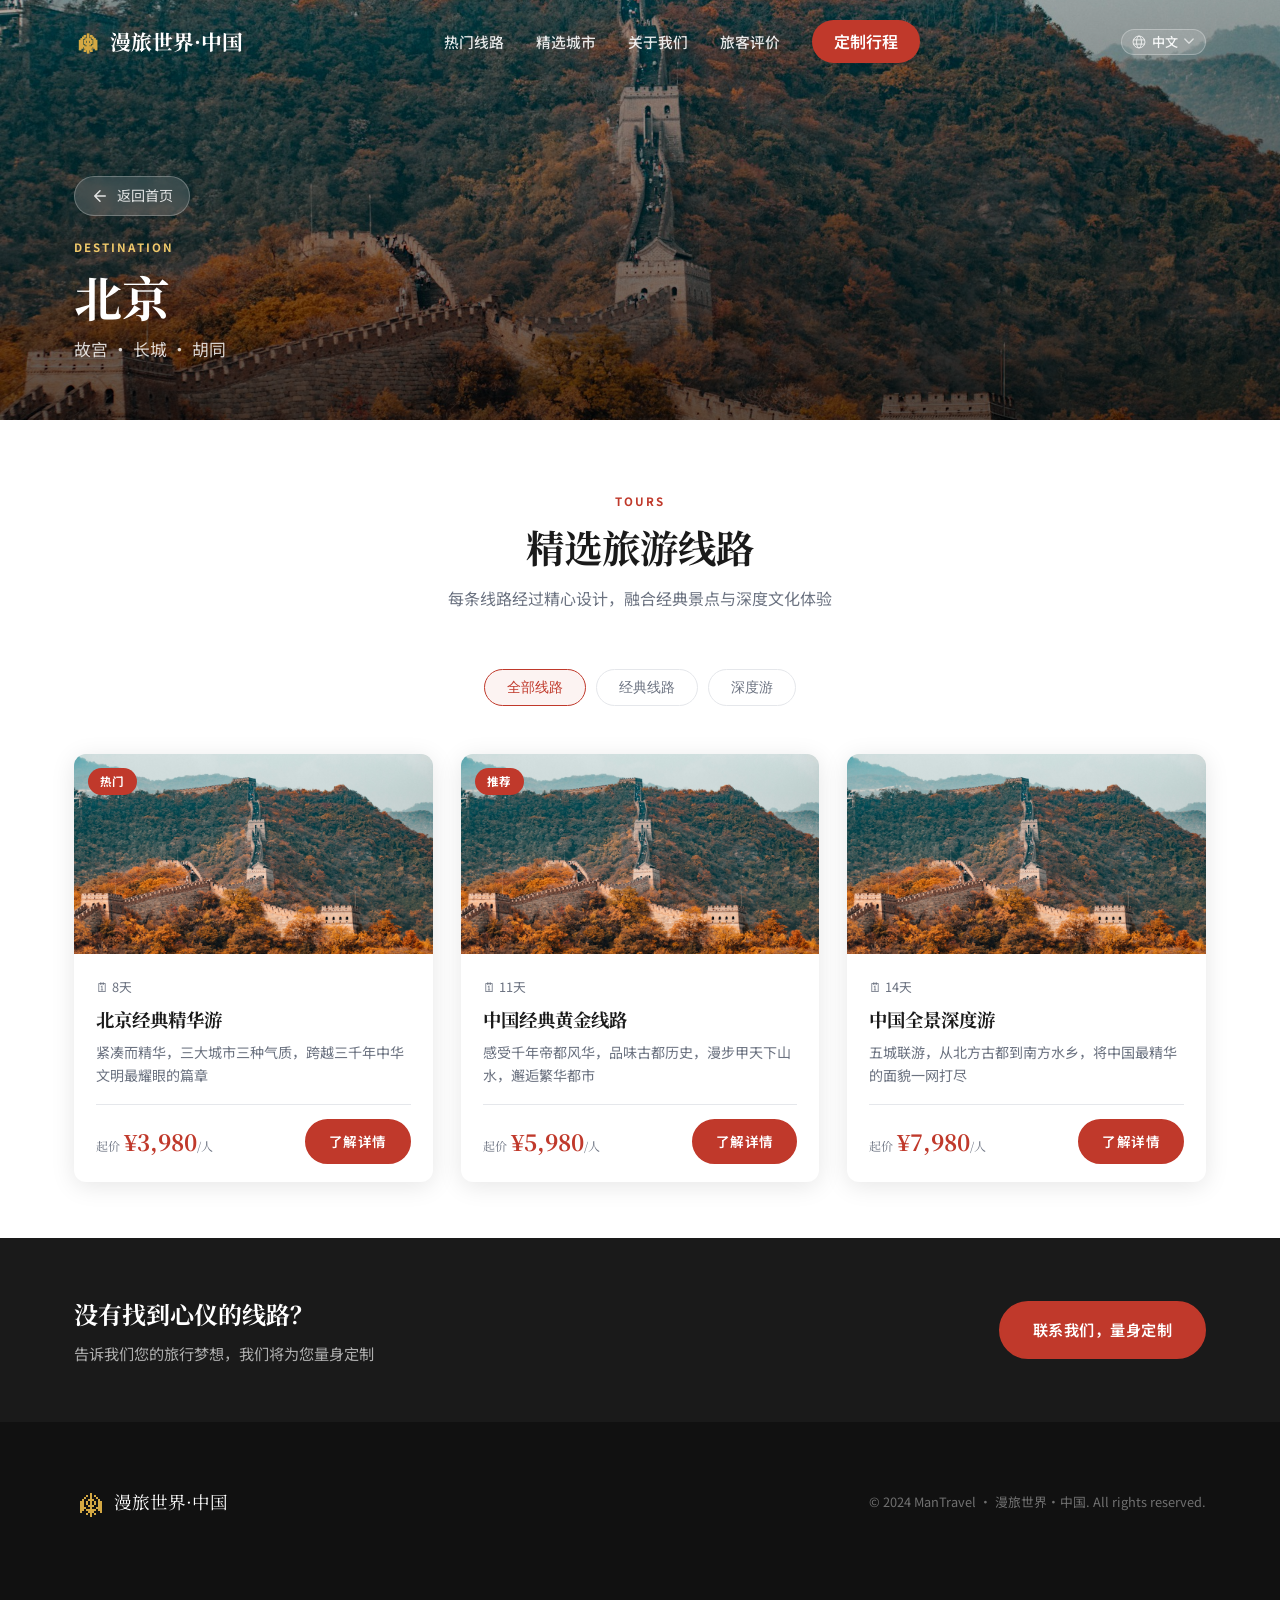
==== commit 21385e24: "fix style" ====
--- a/city.html
+++ b/city.html
@@ -54,22 +54,17 @@
   <section class="city-hero" id="cityHero">
     <div class="city-hero-overlay"></div>
     <div class="city-hero-content">
+      <a href="index.html" class="dest-back-btn">
+        <svg viewBox="0 0 24 24" width="18" height="18" fill="none">
+          <path d="M19 12H5M5 12l7-7M5 12l7 7" stroke="currentColor" stroke-width="2" stroke-linecap="round" stroke-linejoin="round"/>
+        </svg>
+        <span data-i18n="backToHome">返回首页</span>
+      </a>
       <p class="city-hero-tag" id="cityTag">DESTINATION</p>
       <h1 class="city-hero-title" id="cityName">城市名称</h1>
       <p class="city-hero-sub" id="citySub">城市简介</p>
     </div>
   </section>
-
-  <!-- ===== 面包屑 ===== -->
-  <div class="city-breadcrumb">
-    <div class="container">
-      <a href="index.html">首页</a>
-      <span>›</span>
-      <a href="index.html#destinations">目的地</a>
-      <span>›</span>
-      <span id="breadcrumbCity">城市</span>
-    </div>
-  </div>
 
   <!-- ===== 线路列表 ===== -->
   <section class="city-tours">
--- a/css/city.css
+++ b/css/city.css
@@ -45,17 +45,28 @@
   color: rgba(255,255,255,.82);
 }
 
-/* ---- Breadcrumb ---- */
-.city-breadcrumb {
-  background: var(--gray-light);
-  border-bottom: 1px solid var(--border);
-  padding: 12px 0;
-  font-size: .85rem;
-  color: var(--gray);
-}
-.city-breadcrumb a { color: var(--gray); }
-.city-breadcrumb a:hover { color: var(--red); }
-.city-breadcrumb span { margin: 0 6px; }
+/* ---- Back button ---- */
+.city-hero-content .dest-back-btn {
+  display: inline-flex;
+  align-items: center;
+  gap: .5rem;
+  color: rgba(255,255,255,.85);
+  font-size: .88rem;
+  text-decoration: none;
+  background: rgba(255,255,255,.15);
+  backdrop-filter: blur(8px);
+  -webkit-backdrop-filter: blur(8px);
+  border: 1px solid rgba(255,255,255,.25);
+  border-radius: 100px;
+  padding: .45rem 1rem;
+  margin-bottom: 1.4rem;
+  transition: background .2s, color .2s;
+}
+
+.city-hero-content .dest-back-btn:hover {
+  background: rgba(255,255,255,.28);
+  color: #fff;
+}
 
 /* ---- Tours Section ---- */
 .city-tours { padding: 72px 0 56px; }
